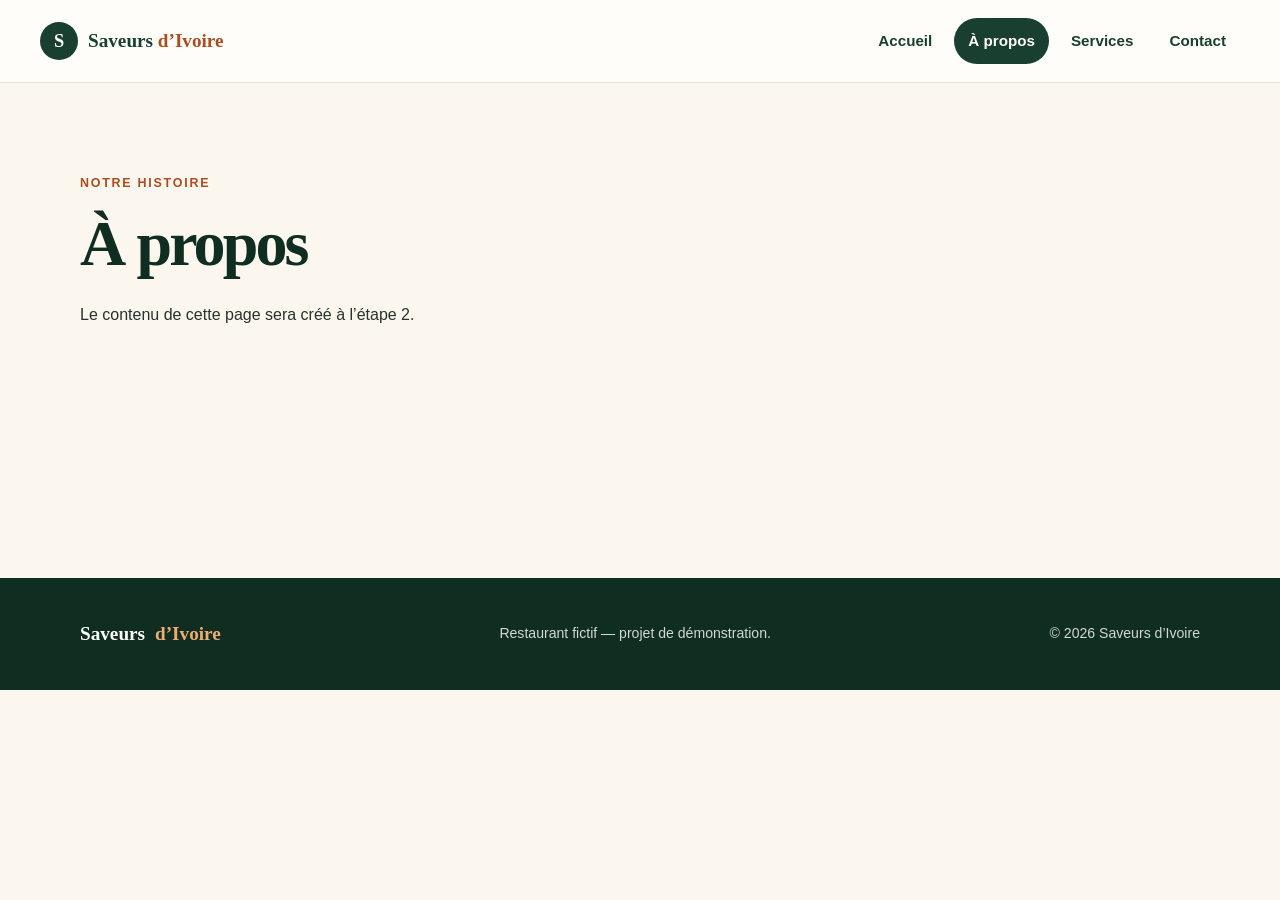
==== about.html @ face003a "Créer la structure commune et la page d'accueil" ====
<!doctype html>
<html lang="fr">
  <head>
    <meta charset="utf-8">
    <meta name="viewport" content="width=device-width, initial-scale=1">
    <meta name="description" content="Découvrez l’histoire et les valeurs de Saveurs d’Ivoire.">
    <title>À propos | Saveurs d’Ivoire</title>
    <link rel="stylesheet" href="style.css">
    <script src="script.js" defer></script>
  </head>
  <body>
    <a class="skip-link" href="#contenu">Aller au contenu principal</a>
    <header class="site-header">
      <div class="site-header__inner">
        <a class="brand" href="index.html" aria-label="Saveurs d’Ivoire, accueil">
          <span class="brand__mark" aria-hidden="true">S</span>
          <span>Saveurs <span class="brand__accent">d’Ivoire</span></span>
        </a>
        <nav class="site-nav" aria-label="Navigation principale">
          <ul>
            <li><a href="index.html">Accueil</a></li>
            <li><a href="about.html" aria-current="page">À propos</a></li>
            <li><a href="services.html">Services</a></li>
            <li><a href="contact.html">Contact</a></li>
          </ul>
        </nav>
      </div>
    </header>
    <main id="contenu" class="page-width placeholder-page">
      <p class="eyebrow">Notre histoire</p>
      <h1>À propos</h1>
      <p>Le contenu de cette page sera créé à l’étape 2.</p>
    </main>
    <footer class="site-footer">
      <div class="page-width site-footer__inner">
        <a class="brand brand--footer" href="index.html">Saveurs <span class="brand__accent">d’Ivoire</span></a>
        <p>Restaurant fictif — projet de démonstration.</p>
        <p class="site-footer__copy">&copy; 2026 Saveurs d’Ivoire</p>
      </div>
    </footer>
  </body>
</html>
---- style.css ----
:root {
  color-scheme: light;
  --color-cream: #fbf7ef;
  --color-paper: #fffdf9;
  --color-green: #183f30;
  --color-green-deep: #102d22;
  --color-orange: #d9793b;
  --color-orange-dark: #a84e22;
  --color-ink: #26332c;
  --color-muted: #657269;
  --color-line: #e7e1d6;
  --shadow-card: 0 16px 42px rgb(30 45 35 / 9%);
  font-family: "Trebuchet MS", Arial, sans-serif;
  color: var(--color-ink);
  background: var(--color-cream);
}

* {
  box-sizing: border-box;
}

html {
  scroll-behavior: smooth;
}

body {
  min-width: 320px;
  margin: 0;
  line-height: 1.65;
}

img {
  display: block;
  max-width: 100%;
}

a {
  color: inherit;
}

a:focus-visible {
  outline: 3px solid var(--color-orange);
  outline-offset: 4px;
}

.page-width {
  width: min(1120px, calc(100% - 48px));
  margin-inline: auto;
}

.skip-link {
  position: absolute;
  z-index: 10;
  top: 12px;
  left: 12px;
  padding: 10px 14px;
  transform: translateY(-160%);
  color: white;
  background: var(--color-green-deep);
  border-radius: 6px;
}

.skip-link:focus {
  transform: translateY(0);
}

.site-header {
  background: var(--color-paper);
  border-bottom: 1px solid var(--color-line);
}

.site-header__inner {
  display: flex;
  width: min(1200px, calc(100% - 48px));
  min-height: 82px;
  margin-inline: auto;
  align-items: center;
  justify-content: space-between;
  gap: 24px;
}

.brand {
  display: inline-flex;
  align-items: center;
  gap: 10px;
  color: var(--color-green);
  font-family: Georgia, "Times New Roman", serif;
  font-size: 1.2rem;
  font-weight: 700;
  text-decoration: none;
  white-space: nowrap;
}

.brand__mark {
  display: grid;
  width: 38px;
  height: 38px;
  place-items: center;
  color: var(--color-paper);
  background: var(--color-green);
  border-radius: 50%;
  font-family: Georgia, "Times New Roman", serif;
  font-size: 1.15rem;
}

.brand__accent {
  color: var(--color-orange-dark);
}

.site-nav ul {
  display: flex;
  margin: 0;
  padding: 0;
  align-items: center;
  gap: 8px;
  list-style: none;
}

.site-nav a {
  display: block;
  padding: 10px 14px;
  color: var(--color-green);
  border-radius: 999px;
  font-size: 0.95rem;
  font-weight: 700;
  text-decoration: none;
  transition: color 160ms ease, background-color 160ms ease;
}

.site-nav a:hover,
.site-nav a[aria-current="page"] {
  color: var(--color-paper);
  background: var(--color-green);
}

.hero {
  display: grid;
  min-height: 520px;
  padding-block: 56px;
  align-items: center;
  gap: clamp(36px, 7vw, 88px);
  grid-template-columns: 1.05fr 0.95fr;
}

.hero__copy {
  padding-block: 16px;
}

.eyebrow {
  margin: 0 0 12px;
  color: var(--color-orange-dark);
  font-size: 0.78rem;
  font-weight: 800;
  letter-spacing: 0.14em;
  text-transform: uppercase;
}

h1,
h2,
h3,
p {
  margin-top: 0;
}

h1,
h2,
h3 {
  color: var(--color-green-deep);
  font-family: Georgia, "Times New Roman", serif;
  line-height: 1.2;
}

h1 {
  margin-bottom: 20px;
  font-size: clamp(2.6rem, 5.3vw, 4.4rem);
  letter-spacing: -0.045em;
}

.hero h1 span {
  color: var(--color-orange-dark);
}

.hero__description {
  max-width: 510px;
  margin-bottom: 28px;
  color: var(--color-muted);
  font-size: 1.08rem;
}

.button-row {
  display: flex;
  flex-wrap: wrap;
  gap: 12px;
}

.button {
  display: inline-flex;
  min-height: 48px;
  padding: 11px 19px;
  align-items: center;
  justify-content: center;
  border: 2px solid var(--color-green);
  border-radius: 6px;
  font-size: 0.93rem;
  font-weight: 700;
  text-align: center;
  text-decoration: none;
  transition: background-color 160ms ease, color 160ms ease, transform 160ms ease;
}

.button:hover {
  transform: translateY(-2px);
}

.button--primary {
  color: white;
  background: var(--color-green);
}

.button--primary:hover {
  background: var(--color-green-deep);
}

.button--outline {
  color: var(--color-green);
  background: transparent;
}

.button--outline:hover {
  color: white;
  background: var(--color-green);
}

.hero__image {
  position: relative;
  margin: 0;
}

.hero__image img {
  width: 100%;
  height: 390px;
  object-fit: cover;
  border-radius: 48% 48% 10px 10px;
  box-shadow: var(--shadow-card);
}

.hero__image figcaption {
  position: absolute;
  right: 14px;
  bottom: 14px;
  left: 14px;
  padding: 10px 14px;
  color: white;
  background: rgb(16 45 34 / 82%);
  border-radius: 5px;
  font-size: 0.88rem;
  text-align: center;
}

.section-space {
  padding-block: 76px;
}

.welcome {
  background: #f1ecdf;
}

.welcome__inner {
  display: grid;
  align-items: center;
  gap: 36px;
  grid-template-columns: 1fr 1fr;
}

.welcome h2,
.section-heading h2 {
  max-width: 560px;
  margin-bottom: 0;
  font-size: clamp(2rem, 3.4vw, 2.8rem);
}

.welcome__inner > p {
  max-width: 530px;
  margin-bottom: 0;
  color: var(--color-muted);
  font-size: 1.05rem;
}

.section-heading {
  margin-bottom: 30px;
  text-align: center;
}

.section-heading h2 {
  margin-inline: auto;
}

.section-heading > p:last-child {
  margin: 12px 0 0;
  color: var(--color-muted);
}

.dish-grid {
  display: grid;
  gap: 22px;
  grid-template-columns: repeat(3, minmax(0, 1fr));
}

.dish-card {
  overflow: hidden;
  background: var(--color-paper);
  border: 1px solid var(--color-line);
  border-radius: 8px;
  box-shadow: var(--shadow-card);
}

.dish-card img {
  width: 100%;
  height: 225px;
  object-fit: cover;
}

.dish-card__body {
  padding: 21px 22px 24px;
}

.dish-card h3 {
  margin-bottom: 9px;
  font-size: 1.35rem;
}

.dish-card p {
  margin-bottom: 0;
  color: var(--color-muted);
  font-size: 0.94rem;
}

.placeholder-page {
  min-height: 55vh;
  padding-block: 90px;
}

.placeholder-page h1 {
  font-size: clamp(2.5rem, 5vw, 4rem);
}

.site-footer {
  color: #f4f1e9;
  background: var(--color-green-deep);
}

.site-footer__inner {
  display: flex;
  min-height: 112px;
  padding-block: 24px;
  align-items: center;
  justify-content: space-between;
  gap: 20px;
}

.brand--footer {
  color: white;
}

.brand--footer .brand__accent {
  color: #efad72;
}

.site-footer__inner p {
  margin: 0;
  color: #d2d9d3;
  font-size: 0.88rem;
}

@media (max-width: 800px) {
  .site-header__inner {
    min-height: 0;
    padding-block: 16px;
    align-items: flex-start;
    flex-direction: column;
    gap: 12px;
  }

  .site-nav ul {
    flex-wrap: wrap;
    gap: 2px;
  }

  .site-nav a {
    padding: 8px 11px;
  }

  .hero {
    min-height: 0;
    gap: 34px;
    grid-template-columns: 1fr 0.9fr;
  }

  .hero__image img {
    height: 330px;
  }

  .site-footer__inner {
    align-items: flex-start;
    flex-direction: column;
  }
}

@media (max-width: 620px) {
  .page-width,
  .site-header__inner {
    width: min(100% - 36px, 500px);
  }

  .hero h1 {
    font-size: clamp(2rem, 8.5vw, 3rem);
  }

  .hero {
    padding-block: 40px 54px;
    grid-template-columns: 1fr;
  }

  .hero__copy {
    padding: 0;
  }

  .hero__image img {
    height: 290px;
    border-radius: 34% 34% 8px 8px;
  }

  .welcome__inner {
    gap: 18px;
    grid-template-columns: 1fr;
  }

  .section-space {
    padding-block: 54px;
  }

  .dish-grid {
    grid-template-columns: 1fr;
  }

  .dish-card img {
    height: 240px;
  }
}

@media (prefers-reduced-motion: reduce) {
  *,
  *::before,
  *::after {
    scroll-behavior: auto !important;
    transition-duration: 0.01ms !important;
  }
}
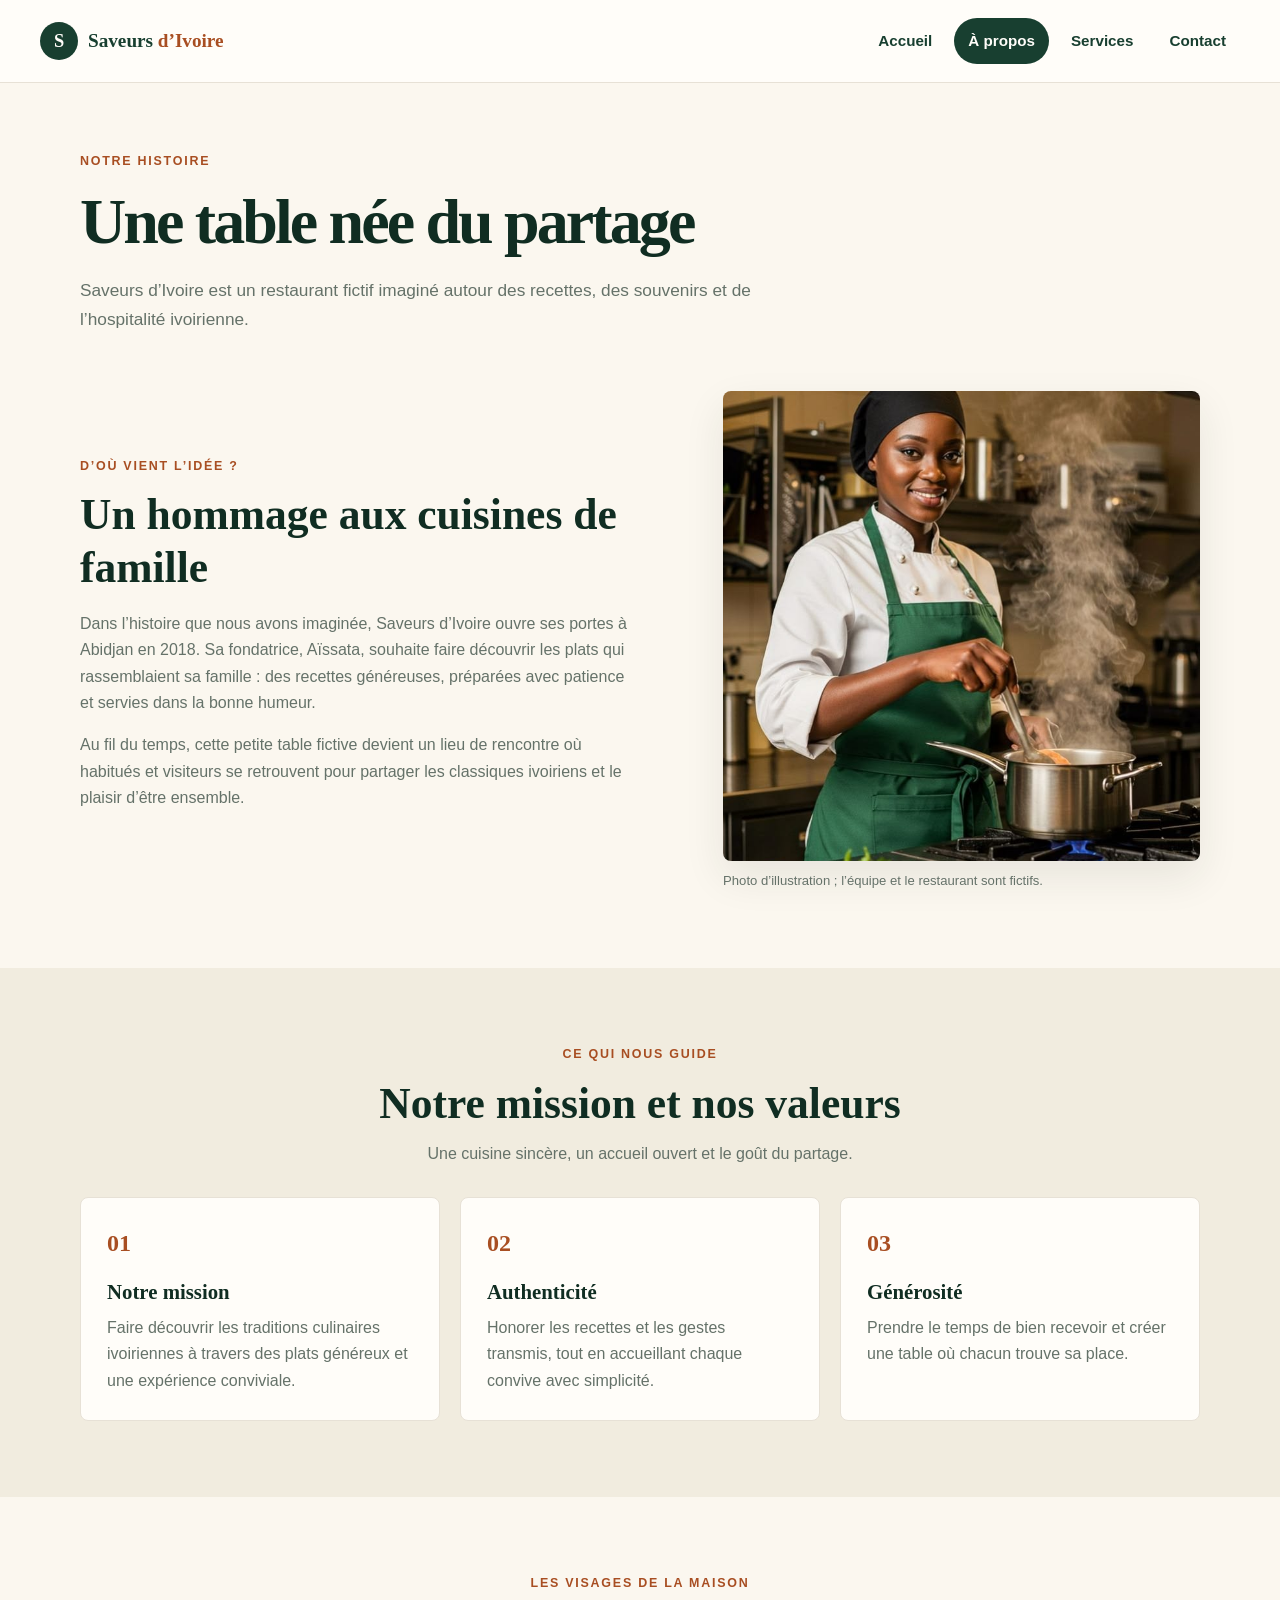
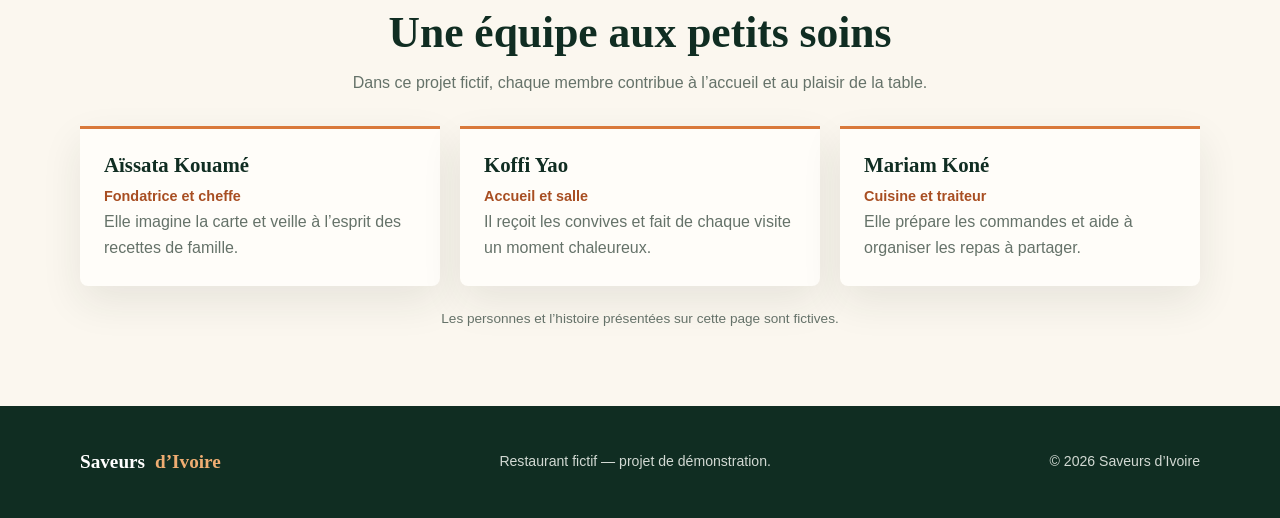
==== commit a4aa0ad2: "Ajouter la page À propos et ses styles" ====
--- a/about.html
+++ b/about.html
@@ -26,10 +26,78 @@
         </nav>
       </div>
     </header>
-    <main id="contenu" class="page-width placeholder-page">
-      <p class="eyebrow">Notre histoire</p>
-      <h1>À propos</h1>
-      <p>Le contenu de cette page sera créé à l’étape 2.</p>
+    <main id="contenu">
+      <section class="page-intro page-width">
+        <p class="eyebrow">Notre histoire</p>
+        <h1>Une table née du partage</h1>
+        <p>Saveurs d’Ivoire est un restaurant fictif imaginé autour des recettes, des souvenirs et de l’hospitalité ivoirienne.</p>
+      </section>
+
+      <section class="about-story page-width" aria-labelledby="story-title">
+        <div class="about-story__copy">
+          <p class="eyebrow">D’où vient l’idée ?</p>
+          <h2 id="story-title">Un hommage aux cuisines de famille</h2>
+          <p>Dans l’histoire que nous avons imaginée, Saveurs d’Ivoire ouvre ses portes à Abidjan en 2018. Sa fondatrice, Aïssata, souhaite faire découvrir les plats qui rassemblaient sa famille : des recettes généreuses, préparées avec patience et servies dans la bonne humeur.</p>
+          <p>Au fil du temps, cette petite table fictive devient un lieu de rencontre où habitués et visiteurs se retrouvent pour partager les classiques ivoiriens et le plaisir d’être ensemble.</p>
+        </div>
+        <figure class="about-story__image">
+          <img src="images/equipe.jpg" alt="Une cuisinière en tablier vert prépare un plat dans une cuisine professionnelle">
+          <figcaption>Photo d’illustration ; l’équipe et le restaurant sont fictifs.</figcaption>
+        </figure>
+      </section>
+
+      <section class="about-values section-space" aria-labelledby="values-title">
+        <div class="page-width">
+          <div class="section-heading">
+            <p class="eyebrow">Ce qui nous guide</p>
+            <h2 id="values-title">Notre mission et nos valeurs</h2>
+            <p>Une cuisine sincère, un accueil ouvert et le goût du partage.</p>
+          </div>
+          <div class="value-grid">
+            <article class="value-card">
+              <span class="value-card__number" aria-hidden="true">01</span>
+              <h3>Notre mission</h3>
+              <p>Faire découvrir les traditions culinaires ivoiriennes à travers des plats généreux et une expérience conviviale.</p>
+            </article>
+            <article class="value-card">
+              <span class="value-card__number" aria-hidden="true">02</span>
+              <h3>Authenticité</h3>
+              <p>Honorer les recettes et les gestes transmis, tout en accueillant chaque convive avec simplicité.</p>
+            </article>
+            <article class="value-card">
+              <span class="value-card__number" aria-hidden="true">03</span>
+              <h3>Générosité</h3>
+              <p>Prendre le temps de bien recevoir et créer une table où chacun trouve sa place.</p>
+            </article>
+          </div>
+        </div>
+      </section>
+
+      <section class="about-team section-space page-width" aria-labelledby="team-title">
+        <div class="section-heading">
+          <p class="eyebrow">Les visages de la maison</p>
+          <h2 id="team-title">Une équipe aux petits soins</h2>
+          <p>Dans ce projet fictif, chaque membre contribue à l’accueil et au plaisir de la table.</p>
+        </div>
+        <div class="team-grid">
+          <article class="team-card">
+            <h3>Aïssata Kouamé</h3>
+            <p class="team-card__role">Fondatrice et cheffe</p>
+            <p>Elle imagine la carte et veille à l’esprit des recettes de famille.</p>
+          </article>
+          <article class="team-card">
+            <h3>Koffi Yao</h3>
+            <p class="team-card__role">Accueil et salle</p>
+            <p>Il reçoit les convives et fait de chaque visite un moment chaleureux.</p>
+          </article>
+          <article class="team-card">
+            <h3>Mariam Koné</h3>
+            <p class="team-card__role">Cuisine et traiteur</p>
+            <p>Elle prépare les commandes et aide à organiser les repas à partager.</p>
+          </article>
+        </div>
+        <p class="fiction-note">Les personnes et l’histoire présentées sur cette page sont fictives.</p>
+      </section>
     </main>
     <footer class="site-footer">
       <div class="page-width site-footer__inner">
--- a/style.css
+++ b/style.css
@@ -344,6 +344,124 @@
   font-size: clamp(2.5rem, 5vw, 4rem);
 }
 
+.page-intro {
+  padding-block: 68px 30px;
+}
+
+.page-intro h1 {
+  max-width: 760px;
+  margin-bottom: 16px;
+  font-size: clamp(2.5rem, 5vw, 4rem);
+}
+
+.page-intro > p:last-child {
+  max-width: 680px;
+  margin-bottom: 0;
+  color: var(--color-muted);
+  font-size: 1.08rem;
+}
+
+.about-story {
+  display: grid;
+  padding-block: 28px 76px;
+  align-items: center;
+  gap: clamp(36px, 7vw, 82px);
+  grid-template-columns: 1fr 0.85fr;
+}
+
+.about-story h2 {
+  margin-bottom: 18px;
+  font-size: clamp(2rem, 3.4vw, 2.8rem);
+}
+
+.about-story__copy > p:not(.eyebrow) {
+  color: var(--color-muted);
+}
+
+.about-story__image {
+  margin: 0;
+}
+
+.about-story__image img {
+  width: 100%;
+  max-height: 470px;
+  object-fit: cover;
+  border-radius: 8px;
+  box-shadow: var(--shadow-card);
+}
+
+.about-story__image figcaption {
+  margin-top: 9px;
+  color: var(--color-muted);
+  font-size: 0.82rem;
+}
+
+.about-values {
+  background: #f1ecdf;
+}
+
+.value-grid {
+  display: grid;
+  gap: 20px;
+  grid-template-columns: repeat(3, minmax(0, 1fr));
+}
+
+.value-card {
+  padding: 26px;
+  background: var(--color-paper);
+  border: 1px solid var(--color-line);
+  border-radius: 8px;
+}
+
+.value-card__number {
+  display: inline-block;
+  margin-bottom: 16px;
+  color: var(--color-orange-dark);
+  font-family: Georgia, "Times New Roman", serif;
+  font-size: 1.5rem;
+  font-weight: 700;
+}
+
+.value-card h3,
+.team-card h3 {
+  margin-bottom: 10px;
+  font-size: 1.3rem;
+}
+
+.value-card p,
+.team-card p {
+  margin-bottom: 0;
+  color: var(--color-muted);
+}
+
+.team-grid {
+  display: grid;
+  gap: 20px;
+  grid-template-columns: repeat(3, minmax(0, 1fr));
+}
+
+.team-card {
+  padding: 24px;
+  background: var(--color-paper);
+  border-top: 3px solid var(--color-orange);
+  border-radius: 0 0 8px 8px;
+  box-shadow: var(--shadow-card);
+}
+
+.team-card__role {
+  margin: -3px 0 12px;
+  color: var(--color-orange-dark) !important;
+  font-size: 0.9rem;
+  font-weight: 700;
+}
+
+.fiction-note {
+  margin: 22px 0 0;
+  color: var(--color-muted);
+  font-size: 0.85rem;
+  text-align: center;
+}
+
 .site-footer {
   color: #f4f1e9;
   background: var(--color-green-deep);
@@ -400,6 +518,10 @@
     height: 330px;
   }
 
+  .about-story {
+    grid-template-columns: 1fr;
+  }
+
   .site-footer__inner {
     align-items: flex-start;
     flex-direction: column;
@@ -445,6 +567,15 @@
 
   .dish-card img {
     height: 240px;
+  }
+
+  .page-intro {
+    padding-block: 48px 20px;
+  }
+
+  .value-grid,
+  .team-grid {
+    grid-template-columns: 1fr;
   }
 }
 
